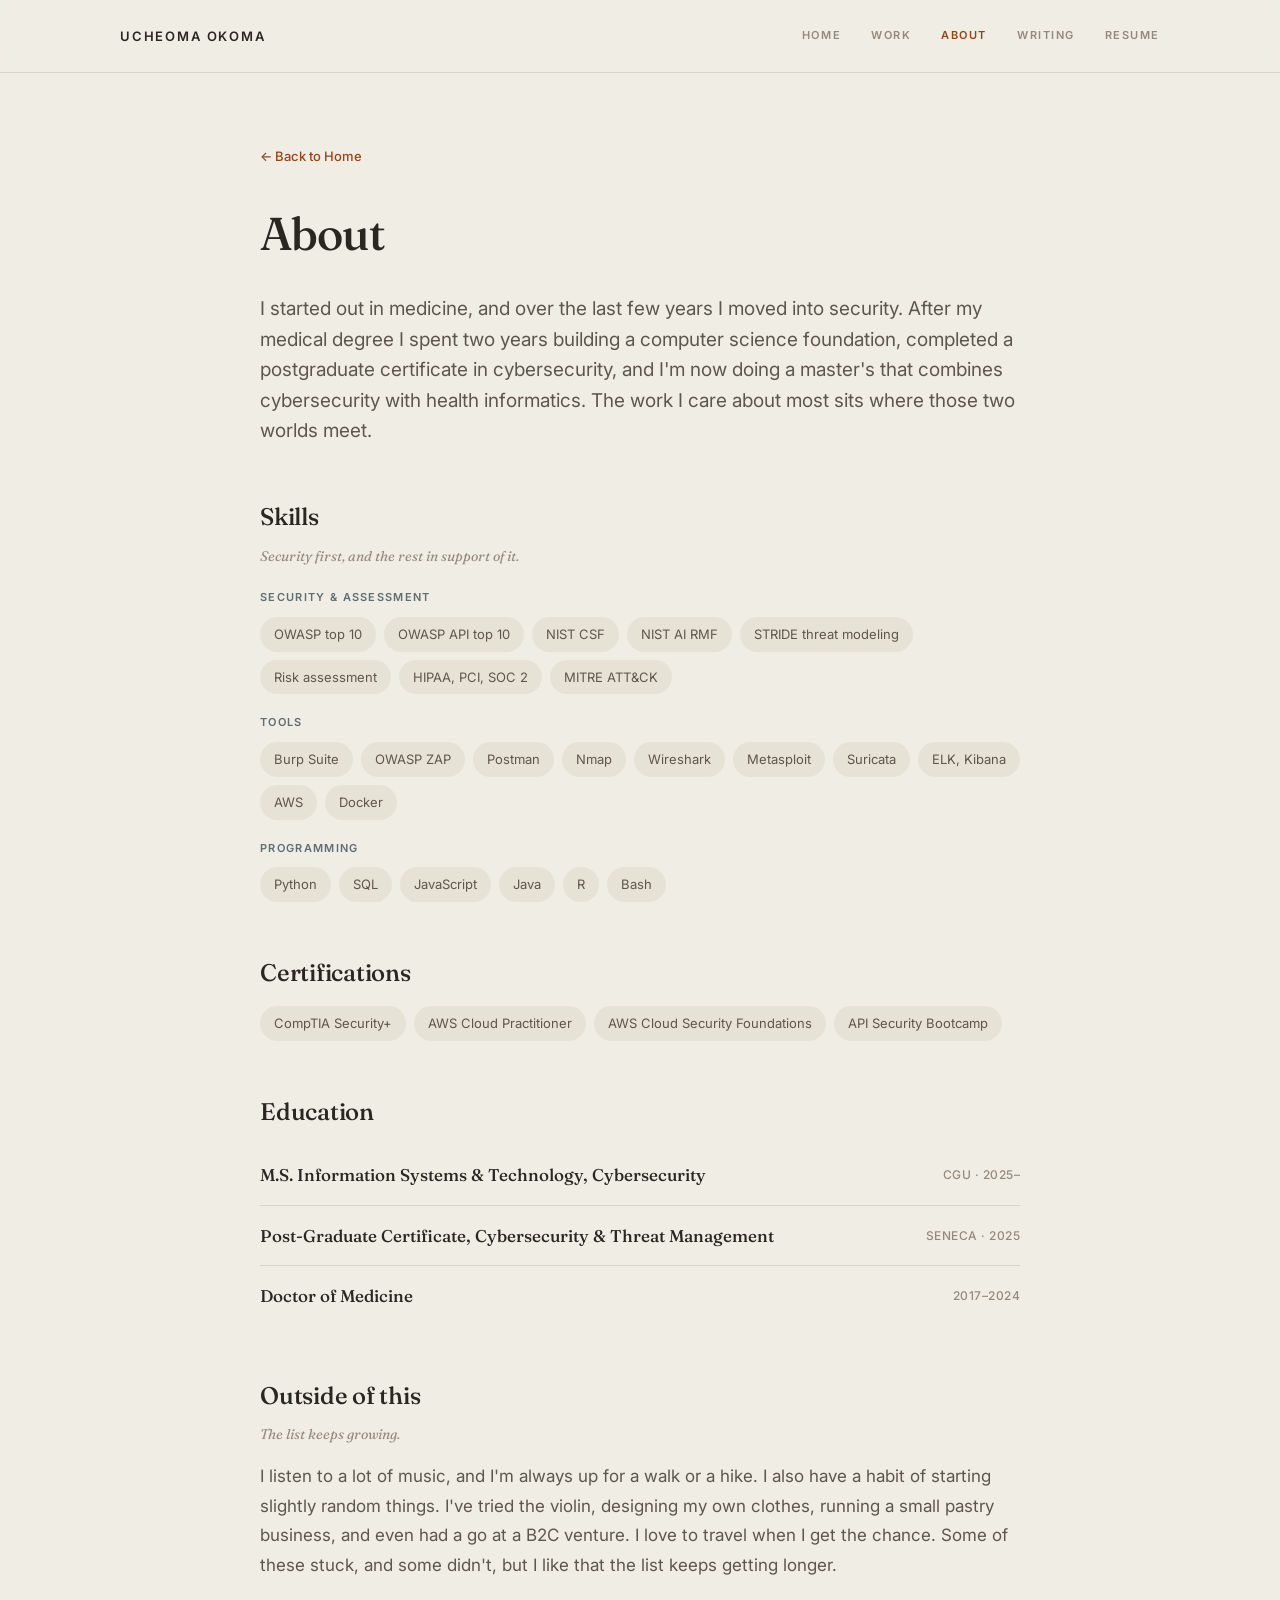
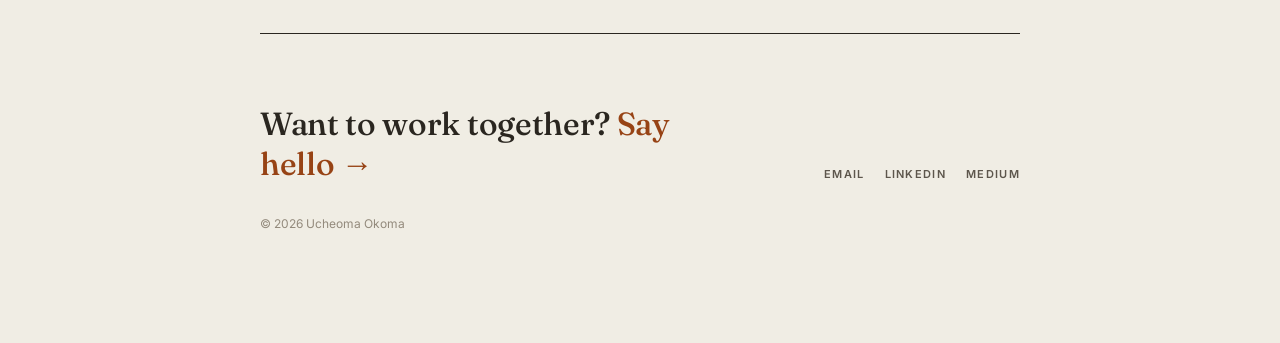
==== about.html @ 723a17d9 "Add files via upload" ====
<!DOCTYPE html>
<html lang="en">
<head>
<meta charset="UTF-8">
<meta name="viewport" content="width=device-width, initial-scale=1.0">
<title>About — Ucheoma Okoma</title>
<link rel="preconnect" href="https://fonts.googleapis.com">
<link rel="preconnect" href="https://fonts.gstatic.com" crossorigin>
<link href="https://fonts.googleapis.com/css2?family=Fraunces:ital,opsz,wght@0,9..144,400;0,9..144,500;0,9..144,600;1,9..144,400;1,9..144,500&family=Inter:wght@400;500;600&display=swap" rel="stylesheet">
<style>
:root{
  --perola:#F0EDE4; --perola-deep:#E7E2D6; --bege:#E3D6C5;
  --azul:#788990; --azul-deep:#5e6e75; --terra:#974315; --terra-deep:#7d370f;
  --verde:#8D957E; --verde-deep:#6f7763;
  --ink:#2a2620; --ink-soft:#5d564c; --ink-faint:#938a7c;
  --line:rgba(42,38,32,.12); --line-2:rgba(42,38,32,.20);
  --serif:'Fraunces',Georgia,serif; --sans:'Inter',-apple-system,sans-serif; --maxw:1120px;
}
*{box-sizing:border-box;margin:0;padding:0}
html{scroll-behavior:smooth}
body{font-family:var(--sans);background:var(--perola);color:var(--ink);line-height:1.6;-webkit-font-smoothing:antialiased;font-size:16px}
.wrap{max-width:var(--maxw);margin:0 auto;padding:0 40px}
a{color:inherit;text-decoration:none}
::selection{background:var(--terra);color:var(--perola)}
.accent-link{color:var(--terra);font-size:13px;font-weight:500;display:inline-flex;align-items:center;gap:5px;transition:gap .2s}
.accent-link:hover{gap:9px}
nav{position:sticky;top:0;z-index:50;background:rgba(240,237,228,.85);backdrop-filter:blur(12px);border-bottom:.5px solid var(--line)}
nav .wrap{display:flex;justify-content:space-between;align-items:center;height:72px}
.brand{font-weight:600;font-size:13px;letter-spacing:.14em;text-transform:uppercase}
.navlinks{display:flex;gap:30px}
.navlinks a{font-size:11px;letter-spacing:.14em;text-transform:uppercase;color:var(--ink-faint);font-weight:600;transition:color .2s}
.navlinks a:hover,.navlinks a.active{color:var(--terra)}
.btn{font-family:var(--sans);font-size:12px;letter-spacing:.08em;text-transform:uppercase;font-weight:600;padding:13px 22px;border-radius:2px;border:1px solid var(--line-2);background:transparent;cursor:pointer;transition:all .2s;color:var(--ink);display:inline-block}
.btn:hover{border-color:var(--ink);transform:translateY(-1px)}
.btn.primary{background:var(--terra);color:var(--perola);border-color:var(--terra)}
.btn.primary:hover{background:var(--terra-deep)}
.sec-head{display:flex;justify-content:space-between;align-items:flex-end;margin-bottom:42px;padding-bottom:18px;border-bottom:1px solid var(--ink)}
.sec-head h2{font-family:var(--serif);font-size:30px;font-weight:500;letter-spacing:-.01em}
.sec-head .num{font-size:11px;letter-spacing:.16em;color:var(--ink-faint);font-weight:600}
footer{padding:70px 0 80px;border-top:1px solid var(--ink);margin-top:40px}
.foot-grid{display:flex;justify-content:space-between;align-items:flex-end;flex-wrap:wrap;gap:24px}
.foot-grid .fbig{font-family:var(--serif);font-size:32px;font-weight:500;letter-spacing:-.01em;max-width:430px;line-height:1.25}
.foot-grid .fbig a{color:var(--terra)}
.social{display:flex;gap:20px;flex-wrap:wrap}
.social a{font-size:11px;letter-spacing:.12em;text-transform:uppercase;color:var(--ink-soft);font-weight:600;transition:color .2s}
.social a:hover{color:var(--terra)}
.copy{font-size:12px;color:var(--ink-faint);margin-top:30px}
.placeholder{border:1.5px dashed var(--line-2);border-radius:6px;background:var(--perola-deep);padding:28px 20px;text-align:center;margin:16px 0;color:var(--ink-faint)}
.placeholder .pl-tag{font-size:11px;letter-spacing:.12em;text-transform:uppercase;font-weight:600;color:var(--terra);margin-bottom:6px}
.placeholder .pl-desc{font-size:13px;color:var(--ink-soft)}
@media(max-width:560px){.wrap{padding:0 24px}}
@media(prefers-reduced-motion:reduce){*{animation:none!important;transition:none!important}}

</style>
<style>
  .ab{padding:70px 0 30px;max-width:760px}
  .ab h1{font-family:var(--serif);font-size:46px;letter-spacing:-.02em;font-weight:500;margin-bottom:24px}
  .ab .lede{font-size:19px;color:var(--ink-soft);margin-bottom:14px;line-height:1.6}
  .ab-block{margin:52px 0}
  .ab-block h2{font-family:var(--serif);font-size:24px;font-weight:500;margin-bottom:8px;letter-spacing:-.01em}
  .ab-block .bnote{font-size:14px;color:var(--ink-faint);margin-bottom:22px;font-style:italic;font-family:var(--serif)}
  .chips{display:flex;flex-wrap:wrap;gap:8px}
  .chip{font-size:13px;background:var(--perola-deep);color:var(--ink-soft);padding:7px 14px;border-radius:20px}
  .skillgroup{margin-bottom:20px}
  .skillgroup .sg-label{font-size:11px;letter-spacing:.12em;text-transform:uppercase;color:var(--azul-deep);font-weight:600;margin-bottom:10px}
  .edu-row{display:flex;justify-content:space-between;gap:16px;padding:16px 0;border-bottom:.5px solid var(--line)}
  .edu-row:last-child{border-bottom:none}
  .edu-row .et{font-family:var(--serif);font-size:17px;font-weight:500}
  .edu-row .er{color:var(--ink-faint);font-size:12px;white-space:nowrap;letter-spacing:.04em;text-transform:uppercase;font-weight:500;align-self:center}
  .fun p{font-size:17px;color:var(--ink-soft);line-height:1.75}
  @media(max-width:560px){.ab h1{font-size:34px}}
</style>
</head>
<body>
<nav><div class="wrap">
  <a class="brand" href="index.html">Ucheoma Okoma</a>
  <div class="navlinks">
    <a href="index.html">Home</a>
    <a href="work.html">Work</a>
    <a href="about.html" class="active">About</a>
    <a href="index.html#writing">Writing</a>
    <a href="Ucheoma_Okoma_Resume.pdf" target="_blank">Resume</a>
  </div>
</div></nav>

<div class="wrap ab">
  <a class="back accent-link" href="index.html" style="display:inline-flex;margin-bottom:30px">← Back to Home</a>
  <h1>About</h1>
  <p class="lede">I started out in medicine, and over the last few years I moved into security. After my medical degree I spent two years building a computer science foundation, completed a postgraduate certificate in cybersecurity, and I'm now doing a master's that combines cybersecurity with health informatics. The work I care about most sits where those two worlds meet.</p>
  <!-- <a class="accent-link" href="https://medium.com/@ucheomaokoma_/when-the-white-coat-no-longer-fit-why-i-stepped-away-from-medicine-after-6-years-cb2220a98107" target="_blank">Read why I left medicine →</a> -->

  <div class="ab-block"><h2>Skills</h2><div class="bnote">Security first, and the rest in support of it.</div>
    <div class="skillgroup"><div class="sg-label">Security &amp; assessment</div><div class="chips"><span class="chip">OWASP top 10</span><span class="chip">OWASP API top 10</span><span class="chip">NIST CSF</span><span class="chip">NIST AI RMF</span><span class="chip">STRIDE threat modeling</span><span class="chip">Risk assessment</span><span class="chip">HIPAA, PCI, SOC 2</span><span class="chip">MITRE ATT&amp;CK</span></div></div>
    <div class="skillgroup"><div class="sg-label">Tools</div><div class="chips"><span class="chip">Burp Suite</span><span class="chip">OWASP ZAP</span><span class="chip">Postman</span><span class="chip">Nmap</span><span class="chip">Wireshark</span><span class="chip">Metasploit</span><span class="chip">Suricata</span><span class="chip">ELK, Kibana</span><span class="chip">AWS</span><span class="chip">Docker</span></div></div>
    <div class="skillgroup"><div class="sg-label">Programming</div><div class="chips"><span class="chip">Python</span><span class="chip">SQL</span><span class="chip">JavaScript</span><span class="chip">Java</span><span class="chip">R</span><span class="chip">Bash</span></div></div>
  </div>

  <div class="ab-block"><h2>Certifications</h2><div class="chips" style="margin-top:14px"><span class="chip">CompTIA Security+</span><span class="chip">AWS Cloud Practitioner</span><span class="chip">AWS Cloud Security Foundations</span><span class="chip">API Security Bootcamp</span></div></div>

  <div class="ab-block"><h2>Education</h2><div style="margin-top:14px">
    <div class="edu-row"><span class="et">M.S. Information Systems &amp; Technology, Cybersecurity</span><span class="er">CGU · 2025–</span></div>
    <div class="edu-row"><span class="et">Post-Graduate Certificate, Cybersecurity &amp; Threat Management</span><span class="er">Seneca · 2025</span></div>
    <div class="edu-row"><span class="et">Doctor of Medicine</span><span class="er">2017–2024</span></div>
  </div></div>

  <div class="ab-block fun"><h2>Outside of this</h2><div class="bnote" style="margin-bottom:16px">The list keeps growing.</div>
    <p>I listen to a lot of music, and I'm always up for a walk or a hike. I also have a habit of starting slightly random things. I've tried the violin, designing my own clothes, running a small pastry business, and even had a go at a B2C venture. I love to travel when I get the chance. Some of these stuck, and some didn't, but I like that the list keeps getting longer.</p>
  </div>

  <footer style="margin-top:0"><div class="foot-grid">
    <div class="fbig">Want to work together? <a href="mailto:okomaucheoma404@gmail.com">Say hello →</a></div>
    <div class="social"><a href="mailto:okomaucheoma404@gmail.com">Email</a><a href="https://www.linkedin.com/in/ucheoma-okoma/" target="_blank">LinkedIn</a><a href="https://medium.com/@ucheomaokoma_" target="_blank">Medium</a></div>
  </div><div class="copy">© 2026 Ucheoma Okoma</div></footer>
</div>
</body>
</html>
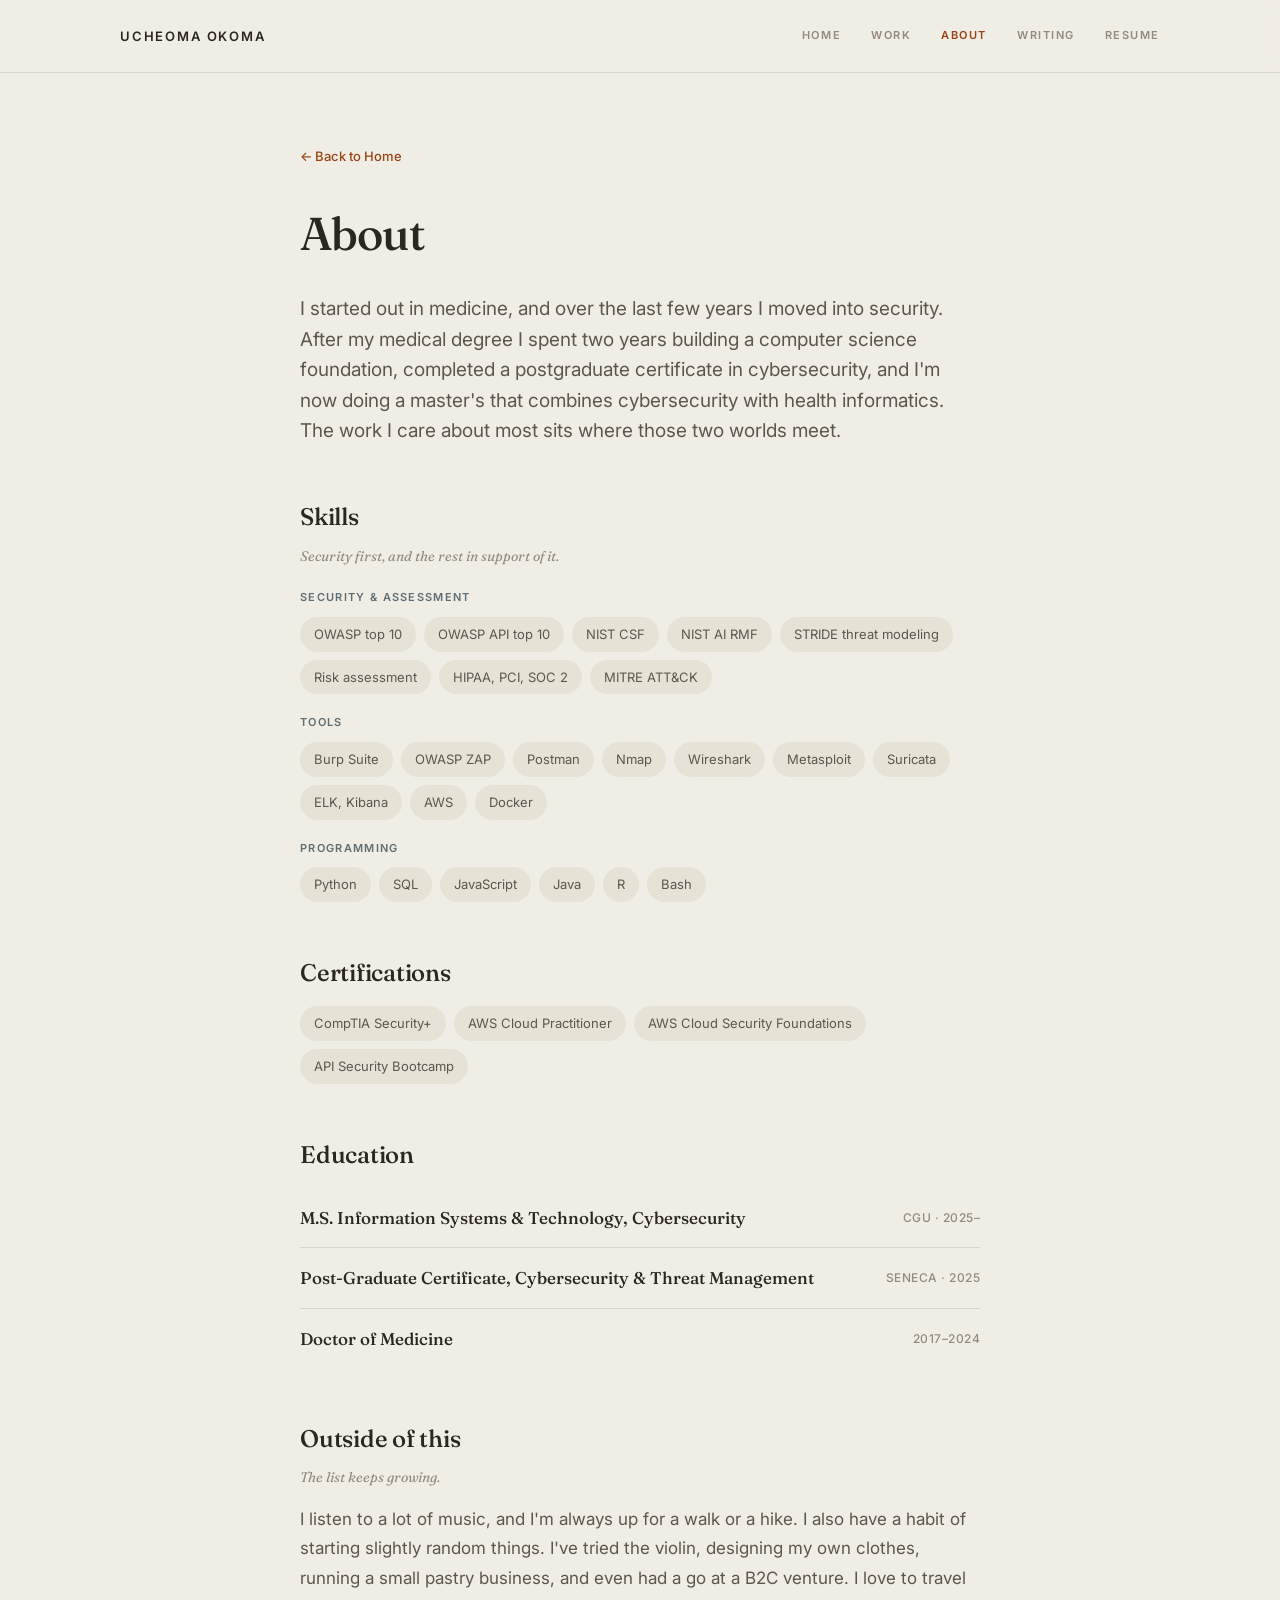
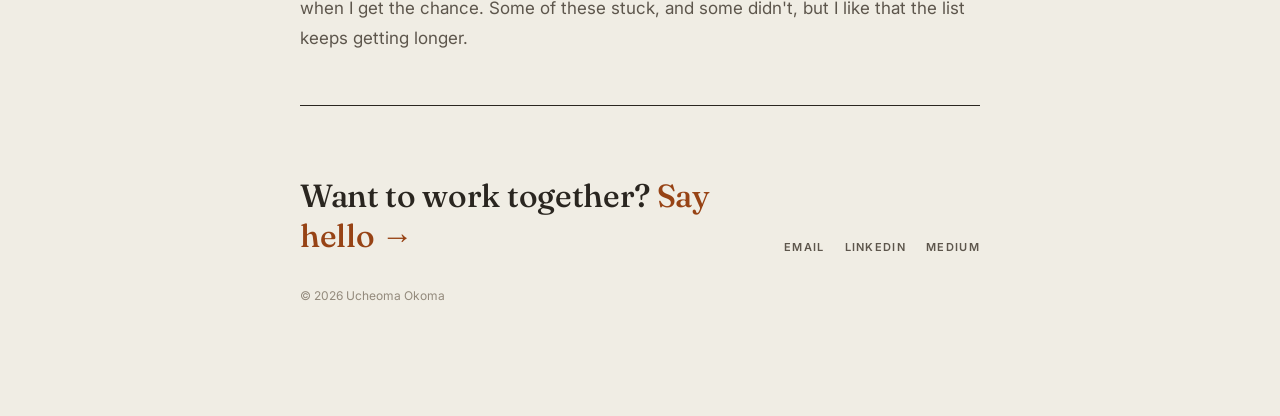
==== commit 906703f4: "Update about.html Made more responsive for smaller screens" ====
--- a/about.html
+++ b/about.html
@@ -4,6 +4,7 @@
 <meta charset="UTF-8">
 <meta name="viewport" content="width=device-width, initial-scale=1.0">
 <title>About — Ucheoma Okoma</title>
+<link rel="icon" href="Ucheoma.ico" />
 <link rel="preconnect" href="https://fonts.googleapis.com">
 <link rel="preconnect" href="https://fonts.gstatic.com" crossorigin>
 <link href="https://fonts.googleapis.com/css2?family=Fraunces:ital,opsz,wght@0,9..144,400;0,9..144,500;0,9..144,600;1,9..144,400;1,9..144,500&family=Inter:wght@400;500;600&display=swap" rel="stylesheet">
@@ -53,7 +54,7 @@
 
 </style>
 <style>
-  .ab{padding:70px 0 30px;max-width:760px}
+  .ab{padding:70px 40px 30px;max-width:760px;margin:0 auto}
   .ab h1{font-family:var(--serif);font-size:46px;letter-spacing:-.02em;font-weight:500;margin-bottom:24px}
   .ab .lede{font-size:19px;color:var(--ink-soft);margin-bottom:14px;line-height:1.6}
   .ab-block{margin:52px 0}
@@ -69,11 +70,59 @@
   .edu-row .er{color:var(--ink-faint);font-size:12px;white-space:nowrap;letter-spacing:.04em;text-transform:uppercase;font-weight:500;align-self:center}
   .fun p{font-size:17px;color:var(--ink-soft);line-height:1.75}
   @media(max-width:560px){.ab h1{font-size:34px}}
+  .navtoggle{display:none;background:none;border:none;cursor:pointer;padding:8px;margin:-8px;z-index:60}
+  .navtoggle span{display:block;width:22px;height:2px;background:var(--ink);margin:4px 0;transition:all .3s}
+  .navtoggle.open span:nth-child(1){transform:translateY(6px) rotate(45deg)}
+  .navtoggle.open span:nth-child(2){opacity:0}
+  .navtoggle.open span:nth-child(3){transform:translateY(-6px) rotate(-45deg)}
+  @media(max-width:720px){.navtoggle{display:block}.navlinks{position:fixed;top:0;right:0;height:100vh;width:min(74vw,300px);background:var(--perola);flex-direction:column;justify-content:flex-start;gap:0;padding:90px 32px 32px;box-shadow:-12px 0 40px rgba(42,38,32,.16);transform:translateX(100%);transition:transform .3s ease;z-index:70}.navlinks.open{transform:translateX(0)}.navlinks a{font-size:14px;letter-spacing:.06em;padding:16px 0;border-bottom:.5px solid var(--line);width:100%}nav .wrap{position:relative}body.nav-open{overflow:hidden}.navscrim{display:none;position:fixed;inset:0;background:rgba(42,38,32,.35);z-index:40}.navscrim.open{display:block}}
+  @media(max-width:720px){.wrap{padding:0 22px}.hero{padding:70px 0 50px}.sec-head{flex-wrap:wrap;gap:6px}.cs,.ab{padding:48px 22px 20px}.csfoot{flex-wrap:wrap}.csfoot .btn{flex:1;text-align:center;min-width:140px}.foot-grid{flex-direction:column;align-items:flex-start}.panel{width:100vw;padding:70px 26px 40px}.tl-row{grid-template-columns:54px 1fr;gap:12px}}
+  @media(max-width:480px){.wrap{padding:0 18px}h1.lead{font-size:34px}.cs h1{font-size:28px}.ab h1{font-size:32px}.p-body{padding:26px 22px}.cw-grid,.grid3{grid-template-columns:1fr}.foot-grid .fbig{font-size:24px}.tags{gap:6px}.cs,.ab{padding:40px 18px 20px}}
+
+
+  /* ===== mobile nav (hamburger) ===== */
+  .navtoggle{display:none;background:none;border:none;cursor:pointer;padding:8px;margin:-8px;z-index:60}
+  .navtoggle span{display:block;width:22px;height:2px;background:var(--ink);margin:4px 0;transition:all .3s}
+  .navtoggle.open span:nth-child(1){transform:translateY(6px) rotate(45deg)}
+  .navtoggle.open span:nth-child(2){opacity:0}
+  .navtoggle.open span:nth-child(3){transform:translateY(-6px) rotate(-45deg)}
+  @media(max-width:720px){
+    .navtoggle{display:block}
+    .navlinks{position:fixed;top:0;right:0;height:100vh;width:min(74vw,300px);background:var(--perola);flex-direction:column;justify-content:flex-start;gap:0;padding:90px 32px 32px;box-shadow:-12px 0 40px rgba(42,38,32,.16);transform:translateX(100%);transition:transform .3s ease;z-index:70}
+    .navlinks.open{transform:translateX(0)}
+    .navlinks a{font-size:14px;letter-spacing:.06em;padding:16px 0;border-bottom:.5px solid var(--line);width:100%}
+    nav .wrap{position:relative}
+    body.nav-open{overflow:hidden}
+    .navscrim{display:none;position:fixed;inset:0;background:rgba(42,38,32,.35);z-index:40}
+    .navscrim.open{display:block}
+  }
+  @media(max-width:720px){
+    .wrap{padding:0 22px}
+    .hero{padding:70px 0 50px}
+    .sec-head{flex-wrap:wrap;gap:6px}
+    .cs,.ab{padding:48px 22px 20px}
+    .csfoot{flex-wrap:wrap}
+    .csfoot .btn{flex:1;text-align:center;min-width:140px}
+    .foot-grid{flex-direction:column;align-items:flex-start}
+    .panel{width:100vw;padding:70px 26px 40px}
+    .tl-row{grid-template-columns:54px 1fr;gap:12px}
+  }
+  @media(max-width:480px){
+    .wrap{padding:0 18px}
+    h1.lead{font-size:34px}
+    .cs h1{font-size:28px}
+    .ab h1{font-size:32px}
+    .p-body{padding:26px 22px}
+    .cw-grid,.grid3{grid-template-columns:1fr}
+    .foot-grid .fbig{font-size:24px}
+    .tags{gap:6px}.cs,.ab{padding:40px 18px 20px}
+  }
 </style>
 </head>
 <body>
 <nav><div class="wrap">
   <a class="brand" href="index.html">Ucheoma Okoma</a>
+  <button class="navtoggle" aria-label="Menu"><span></span><span></span><span></span></button>
   <div class="navlinks">
     <a href="index.html">Home</a>
     <a href="work.html">Work</a>
@@ -82,6 +131,7 @@
     <a href="Ucheoma_Okoma_Resume.pdf" target="_blank">Resume</a>
   </div>
 </div></nav>
+<div class="navscrim"></div>
 
 <div class="wrap ab">
   <a class="back accent-link" href="index.html" style="display:inline-flex;margin-bottom:30px">← Back to Home</a>
@@ -112,5 +162,18 @@
     <div class="social"><a href="mailto:okomaucheoma404@gmail.com">Email</a><a href="https://www.linkedin.com/in/ucheoma-okoma/" target="_blank">LinkedIn</a><a href="https://medium.com/@ucheomaokoma_" target="_blank">Medium</a></div>
   </div><div class="copy">© 2026 Ucheoma Okoma</div></footer>
 </div>
+<script>
+(function(){
+  var t=document.querySelector('.navtoggle'),
+      l=document.querySelector('.navlinks'),
+      s=document.querySelector('.navscrim');
+  if(!t||!l){return;}
+  function openMenu(){l.classList.add('open');t.classList.add('open');if(s){s.classList.add('open');}document.body.classList.add('nav-open');}
+  function closeMenu(){l.classList.remove('open');t.classList.remove('open');if(s){s.classList.remove('open');}document.body.classList.remove('nav-open');}
+  t.addEventListener('click',function(e){e.stopPropagation();if(l.classList.contains('open')){closeMenu();}else{openMenu();}});
+  if(s){s.addEventListener('click',closeMenu);}
+  document.addEventListener('keydown',function(e){if(e.key==='Escape'){closeMenu();}});
+})();
+</script>
 </body>
 </html>
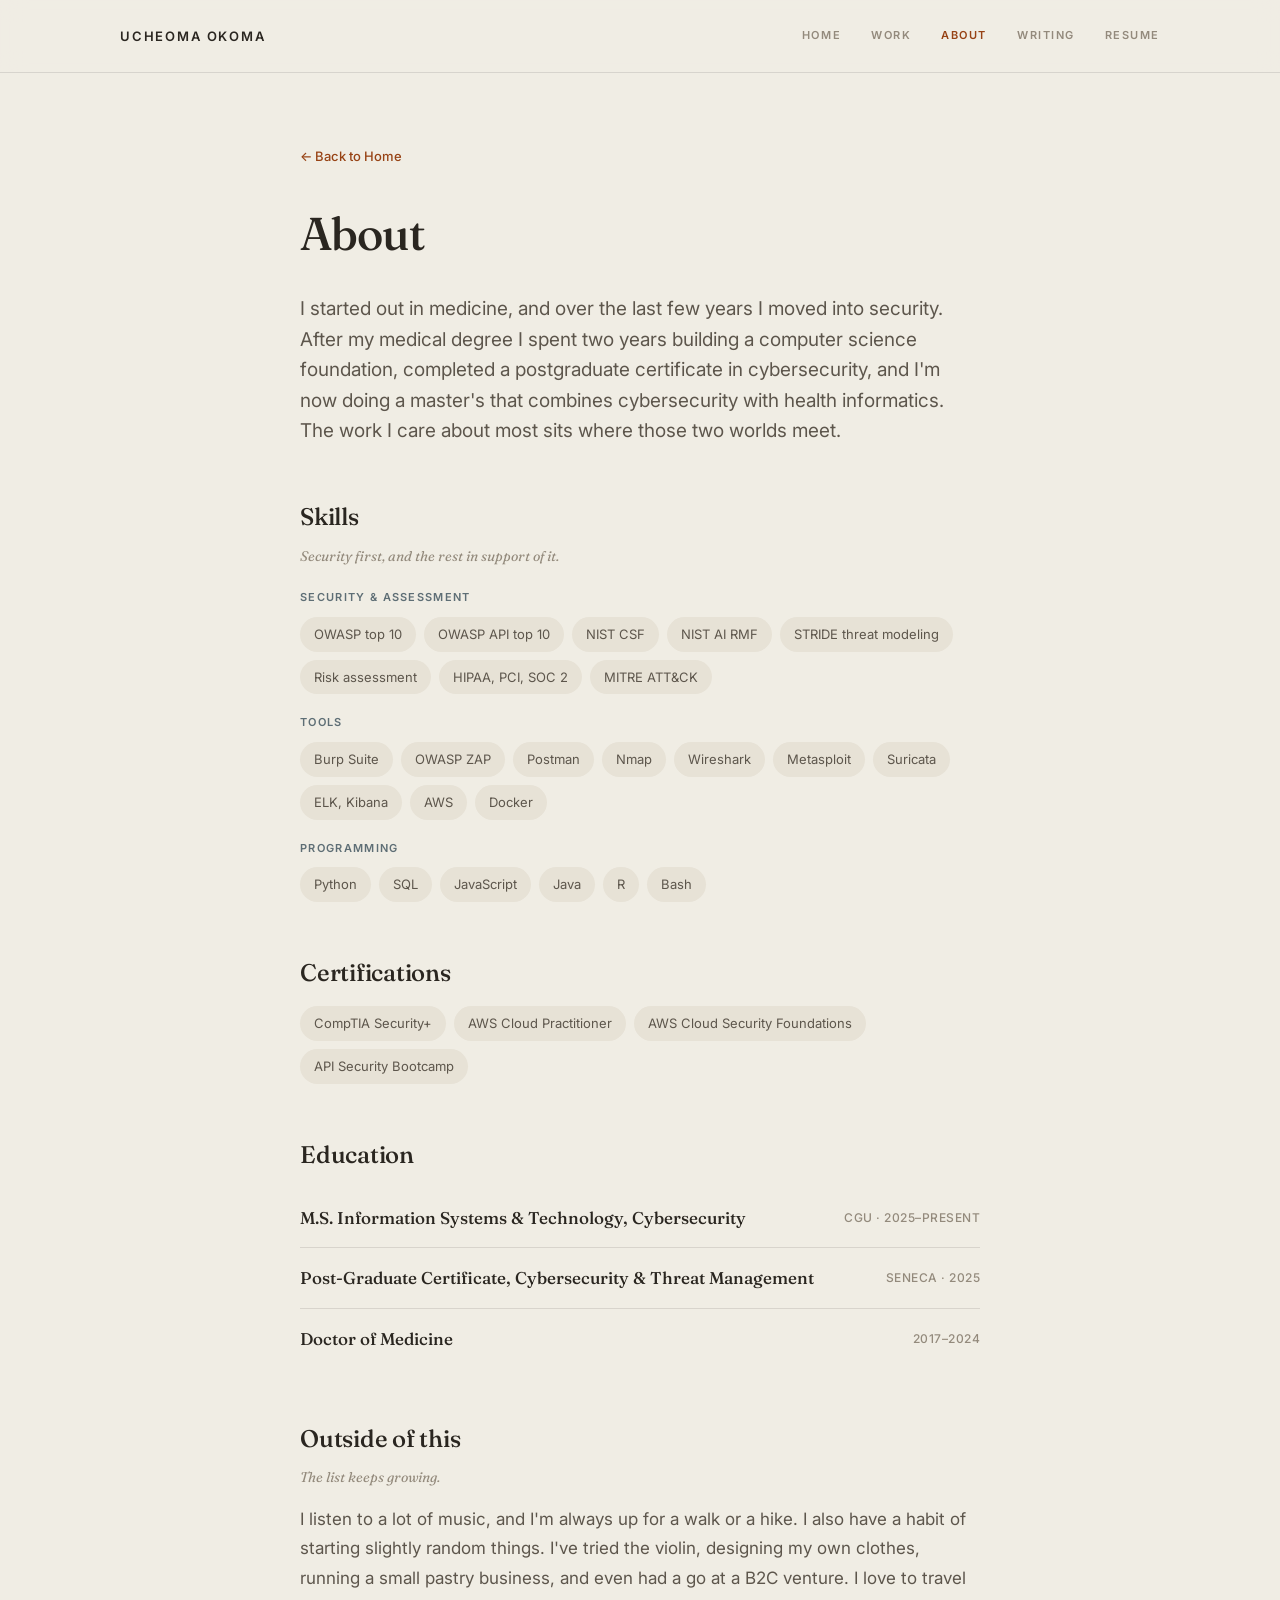
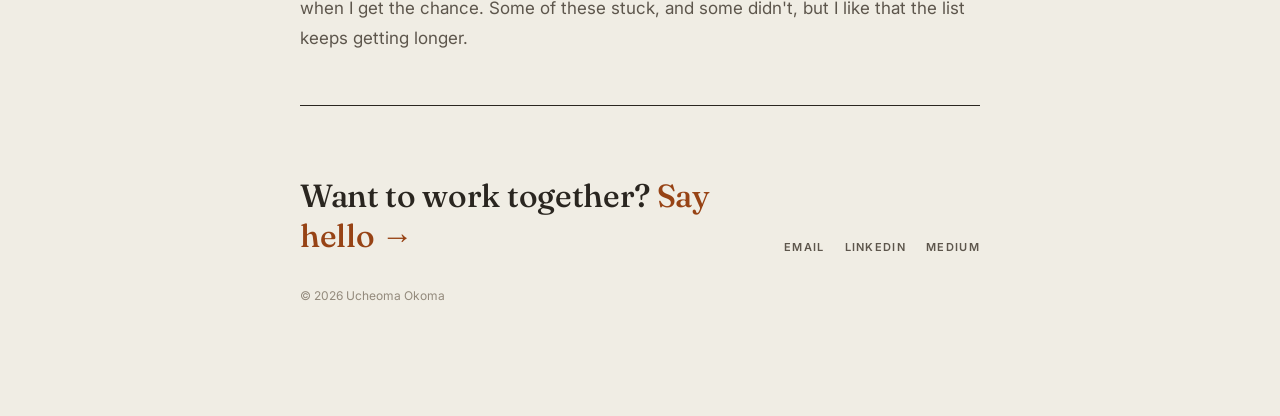
==== commit 8eb28e12: "Add files via upload" ====
--- a/about.html
+++ b/about.html
@@ -148,7 +148,7 @@
   <div class="ab-block"><h2>Certifications</h2><div class="chips" style="margin-top:14px"><span class="chip">CompTIA Security+</span><span class="chip">AWS Cloud Practitioner</span><span class="chip">AWS Cloud Security Foundations</span><span class="chip">API Security Bootcamp</span></div></div>
 
   <div class="ab-block"><h2>Education</h2><div style="margin-top:14px">
-    <div class="edu-row"><span class="et">M.S. Information Systems &amp; Technology, Cybersecurity</span><span class="er">CGU · 2025–</span></div>
+    <div class="edu-row"><span class="et">M.S. Information Systems &amp; Technology, Cybersecurity</span><span class="er">CGU · 2025–Present</span></div>
     <div class="edu-row"><span class="et">Post-Graduate Certificate, Cybersecurity &amp; Threat Management</span><span class="er">Seneca · 2025</span></div>
     <div class="edu-row"><span class="et">Doctor of Medicine</span><span class="er">2017–2024</span></div>
   </div></div>
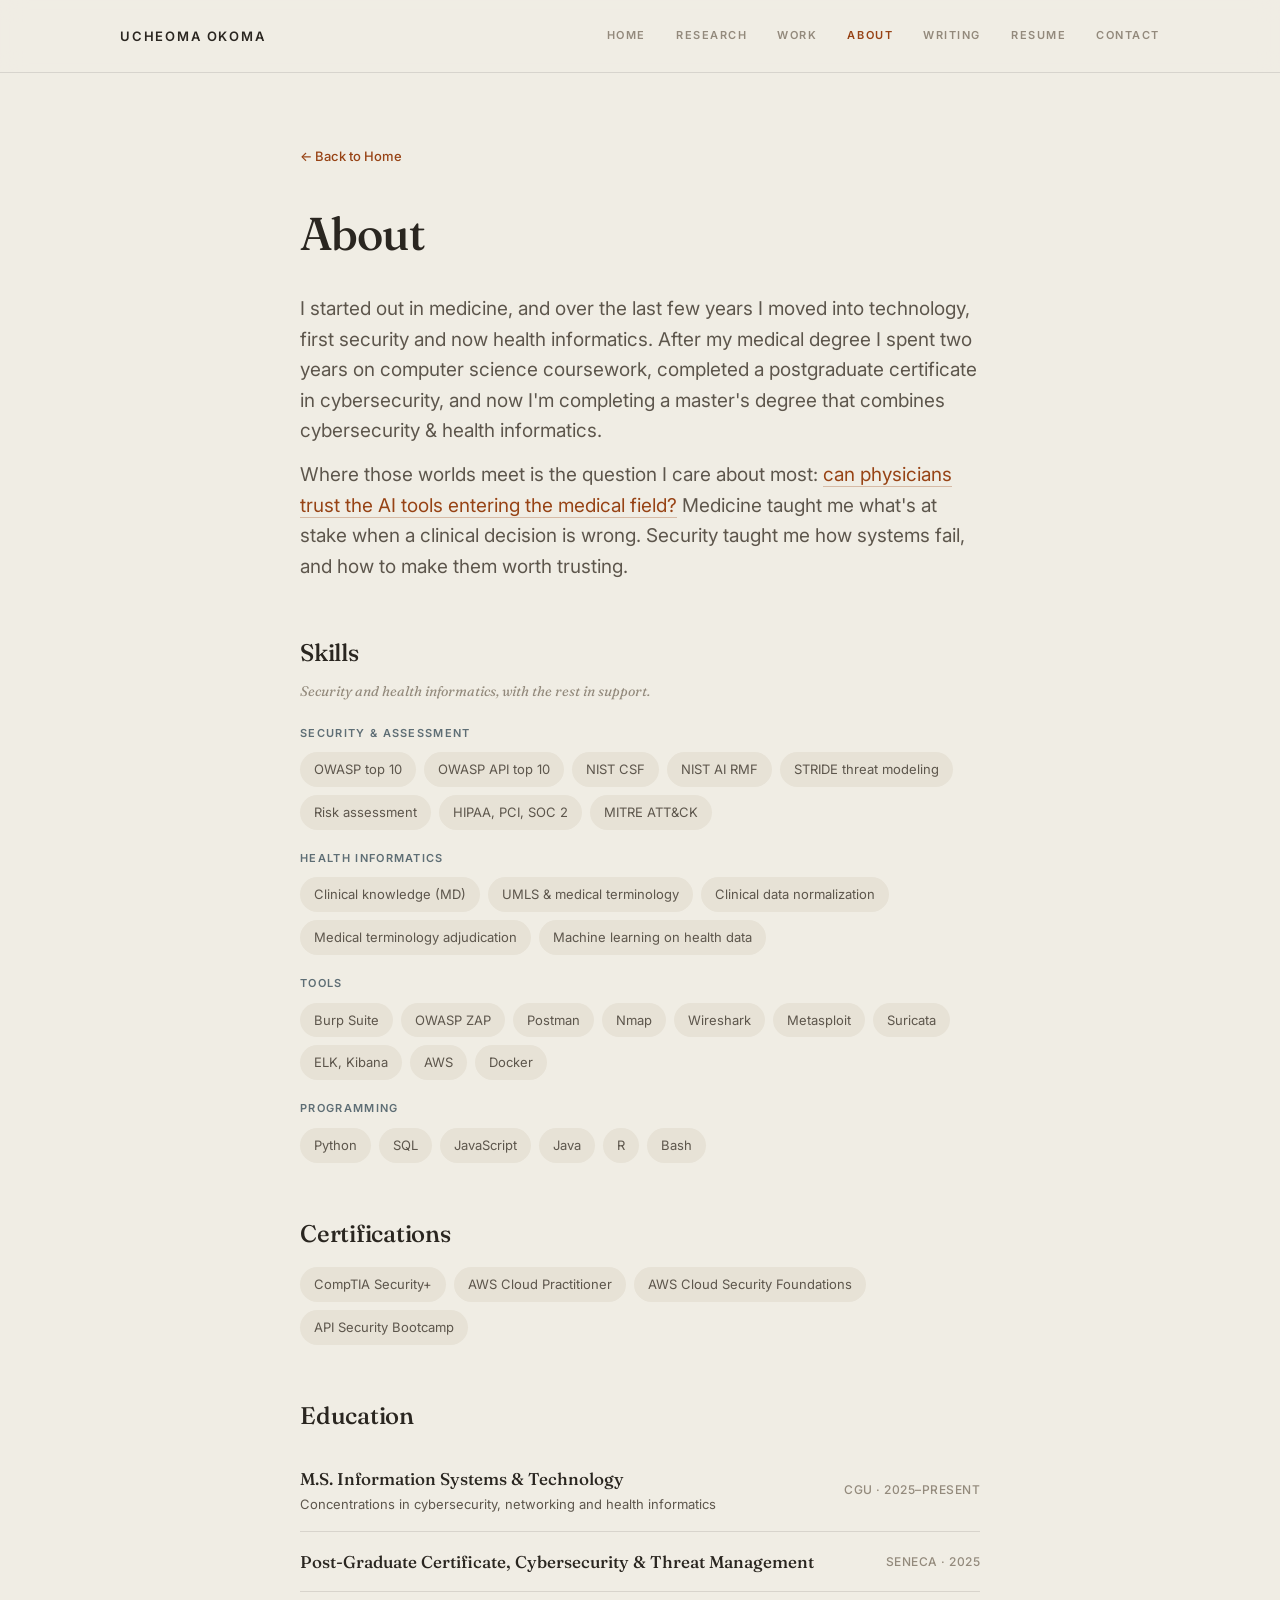
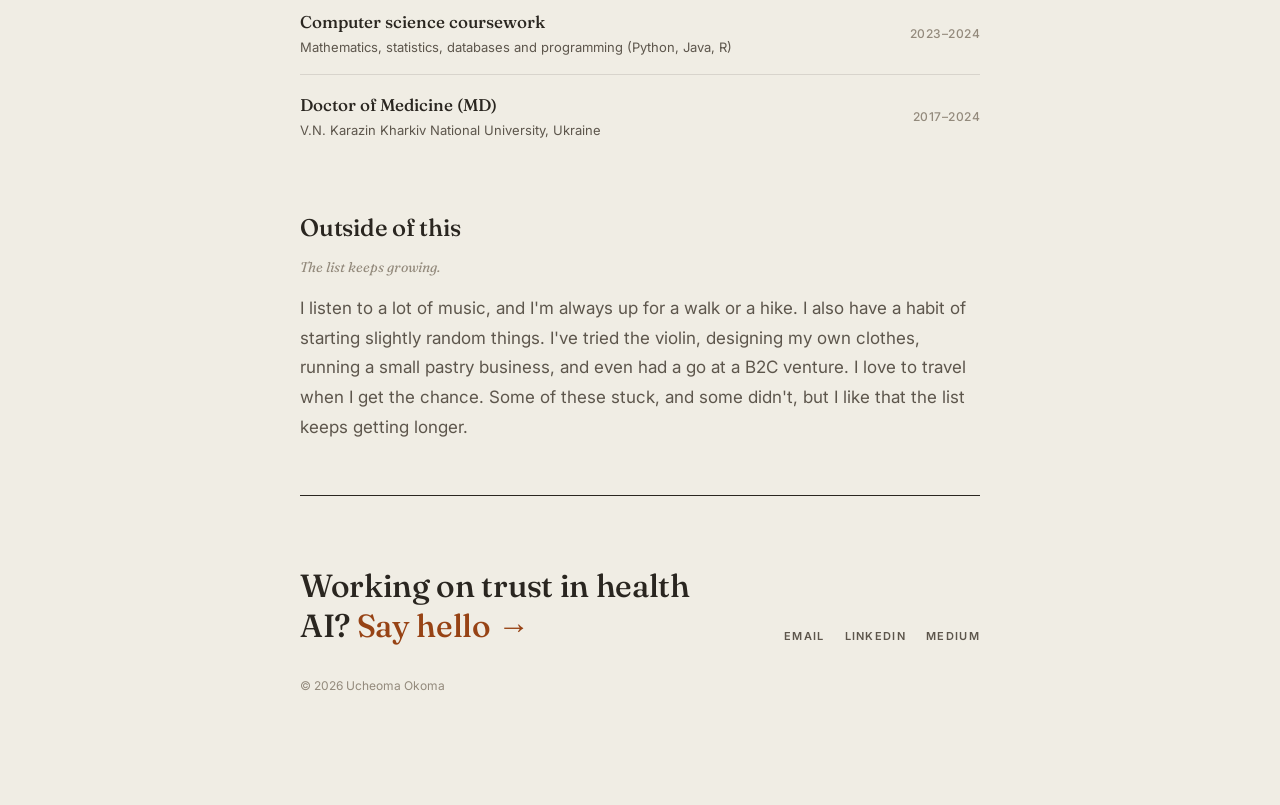
==== commit 636a1dbc: "Update about.html New changes as of October 2026 (before sf tech week)" ====
--- a/about.html
+++ b/about.html
@@ -35,9 +35,6 @@
 .btn:hover{border-color:var(--ink);transform:translateY(-1px)}
 .btn.primary{background:var(--terra);color:var(--perola);border-color:var(--terra)}
 .btn.primary:hover{background:var(--terra-deep)}
-.sec-head{display:flex;justify-content:space-between;align-items:flex-end;margin-bottom:42px;padding-bottom:18px;border-bottom:1px solid var(--ink)}
-.sec-head h2{font-family:var(--serif);font-size:30px;font-weight:500;letter-spacing:-.01em}
-.sec-head .num{font-size:11px;letter-spacing:.16em;color:var(--ink-faint);font-weight:600}
 footer{padding:70px 0 80px;border-top:1px solid var(--ink);margin-top:40px}
 .foot-grid{display:flex;justify-content:space-between;align-items:flex-end;flex-wrap:wrap;gap:24px}
 .foot-grid .fbig{font-family:var(--serif);font-size:32px;font-weight:500;letter-spacing:-.01em;max-width:430px;line-height:1.25}
@@ -46,9 +43,6 @@
 .social a{font-size:11px;letter-spacing:.12em;text-transform:uppercase;color:var(--ink-soft);font-weight:600;transition:color .2s}
 .social a:hover{color:var(--terra)}
 .copy{font-size:12px;color:var(--ink-faint);margin-top:30px}
-.placeholder{border:1.5px dashed var(--line-2);border-radius:6px;background:var(--perola-deep);padding:28px 20px;text-align:center;margin:16px 0;color:var(--ink-faint)}
-.placeholder .pl-tag{font-size:11px;letter-spacing:.12em;text-transform:uppercase;font-weight:600;color:var(--terra);margin-bottom:6px}
-.placeholder .pl-desc{font-size:13px;color:var(--ink-soft)}
 @media(max-width:560px){.wrap{padding:0 24px}}
 @media(prefers-reduced-motion:reduce){*{animation:none!important;transition:none!important}}
 
@@ -57,6 +51,7 @@
   .ab{padding:70px 40px 30px;max-width:760px;margin:0 auto}
   .ab h1{font-family:var(--serif);font-size:46px;letter-spacing:-.02em;font-weight:500;margin-bottom:24px}
   .ab .lede{font-size:19px;color:var(--ink-soft);margin-bottom:14px;line-height:1.6}
+  .ab .lede a{color:var(--terra);border-bottom:1px solid rgba(151,67,21,.3)}
   .ab-block{margin:52px 0}
   .ab-block h2{font-family:var(--serif);font-size:24px;font-weight:500;margin-bottom:8px;letter-spacing:-.01em}
   .ab-block .bnote{font-size:14px;color:var(--ink-faint);margin-bottom:22px;font-style:italic;font-family:var(--serif)}
@@ -67,18 +62,10 @@
   .edu-row{display:flex;justify-content:space-between;gap:16px;padding:16px 0;border-bottom:.5px solid var(--line)}
   .edu-row:last-child{border-bottom:none}
   .edu-row .et{font-family:var(--serif);font-size:17px;font-weight:500}
+  .edu-row .et .sub{display:block;font-family:var(--sans);font-size:13px;color:var(--ink-soft);font-weight:400;margin-top:2px}
   .edu-row .er{color:var(--ink-faint);font-size:12px;white-space:nowrap;letter-spacing:.04em;text-transform:uppercase;font-weight:500;align-self:center}
   .fun p{font-size:17px;color:var(--ink-soft);line-height:1.75}
-  @media(max-width:560px){.ab h1{font-size:34px}}
-  .navtoggle{display:none;background:none;border:none;cursor:pointer;padding:8px;margin:-8px;z-index:60}
-  .navtoggle span{display:block;width:22px;height:2px;background:var(--ink);margin:4px 0;transition:all .3s}
-  .navtoggle.open span:nth-child(1){transform:translateY(6px) rotate(45deg)}
-  .navtoggle.open span:nth-child(2){opacity:0}
-  .navtoggle.open span:nth-child(3){transform:translateY(-6px) rotate(-45deg)}
-  @media(max-width:720px){.navtoggle{display:block}.navlinks{position:fixed;top:0;right:0;height:100vh;width:min(74vw,300px);background:var(--perola);flex-direction:column;justify-content:flex-start;gap:0;padding:90px 32px 32px;box-shadow:-12px 0 40px rgba(42,38,32,.16);transform:translateX(100%);transition:transform .3s ease;z-index:70}.navlinks.open{transform:translateX(0)}.navlinks a{font-size:14px;letter-spacing:.06em;padding:16px 0;border-bottom:.5px solid var(--line);width:100%}nav .wrap{position:relative}body.nav-open{overflow:hidden}.navscrim{display:none;position:fixed;inset:0;background:rgba(42,38,32,.35);z-index:40}.navscrim.open{display:block}}
-  @media(max-width:720px){.wrap{padding:0 22px}.hero{padding:70px 0 50px}.sec-head{flex-wrap:wrap;gap:6px}.cs,.ab{padding:48px 22px 20px}.csfoot{flex-wrap:wrap}.csfoot .btn{flex:1;text-align:center;min-width:140px}.foot-grid{flex-direction:column;align-items:flex-start}.panel{width:100vw;padding:70px 26px 40px}.tl-row{grid-template-columns:54px 1fr;gap:12px}}
-  @media(max-width:480px){.wrap{padding:0 18px}h1.lead{font-size:34px}.cs h1{font-size:28px}.ab h1{font-size:32px}.p-body{padding:26px 22px}.cw-grid,.grid3{grid-template-columns:1fr}.foot-grid .fbig{font-size:24px}.tags{gap:6px}.cs,.ab{padding:40px 18px 20px}}
-
+  @media(max-width:560px){.ab h1{font-size:34px}.edu-row{flex-direction:column;gap:4px}.edu-row .er{align-self:flex-start}}
 
   /* ===== mobile nav (hamburger) ===== */
   .navtoggle{display:none;background:none;border:none;cursor:pointer;padding:8px;margin:-8px;z-index:60}
@@ -95,27 +82,15 @@
     body.nav-open{overflow:hidden}
     .navscrim{display:none;position:fixed;inset:0;background:rgba(42,38,32,.35);z-index:40}
     .navscrim.open{display:block}
-  }
-  @media(max-width:720px){
     .wrap{padding:0 22px}
-    .hero{padding:70px 0 50px}
-    .sec-head{flex-wrap:wrap;gap:6px}
-    .cs,.ab{padding:48px 22px 20px}
-    .csfoot{flex-wrap:wrap}
-    .csfoot .btn{flex:1;text-align:center;min-width:140px}
+    .ab{padding:48px 22px 20px}
     .foot-grid{flex-direction:column;align-items:flex-start}
-    .panel{width:100vw;padding:70px 26px 40px}
-    .tl-row{grid-template-columns:54px 1fr;gap:12px}
   }
   @media(max-width:480px){
     .wrap{padding:0 18px}
-    h1.lead{font-size:34px}
-    .cs h1{font-size:28px}
     .ab h1{font-size:32px}
-    .p-body{padding:26px 22px}
-    .cw-grid,.grid3{grid-template-columns:1fr}
     .foot-grid .fbig{font-size:24px}
-    .tags{gap:6px}.cs,.ab{padding:40px 18px 20px}
+    .ab{padding:40px 18px 20px}
   }
 </style>
 </head>
@@ -125,10 +100,12 @@
   <button class="navtoggle" aria-label="Menu"><span></span><span></span><span></span></button>
   <div class="navlinks">
     <a href="index.html">Home</a>
+    <a href="research.html">Research</a>
     <a href="work.html">Work</a>
     <a href="about.html" class="active">About</a>
     <a href="index.html#writing">Writing</a>
     <a href="Ucheoma_Okoma_Resume.pdf" target="_blank">Resume</a>
+    <a href="#contact">Contact</a>
   </div>
 </div></nav>
 <div class="navscrim"></div>
@@ -136,11 +113,13 @@
 <div class="wrap ab">
   <a class="back accent-link" href="index.html" style="display:inline-flex;margin-bottom:30px">← Back to Home</a>
   <h1>About</h1>
-  <p class="lede">I started out in medicine, and over the last few years I moved into security. After my medical degree I spent two years building a computer science foundation, completed a postgraduate certificate in cybersecurity, and I'm now doing a master's that combines cybersecurity with health informatics. The work I care about most sits where those two worlds meet.</p>
+  <p class="lede">I started out in medicine, and over the last few years I moved into technology, first security and now health informatics. After my medical degree I spent two years on computer science coursework, completed a postgraduate certificate in cybersecurity, and now I'm completing a master's degree that combines cybersecurity & health informatics.</p>
+  <p class="lede">Where those worlds meet is the question I care about most: <a href="research.html">can physicians trust the AI tools entering the medical field?</a> Medicine taught me what's at stake when a clinical decision is wrong. Security taught me how systems fail, and how to make them worth trusting.</p>
   <!-- <a class="accent-link" href="https://medium.com/@ucheomaokoma_/when-the-white-coat-no-longer-fit-why-i-stepped-away-from-medicine-after-6-years-cb2220a98107" target="_blank">Read why I left medicine →</a> -->
 
-  <div class="ab-block"><h2>Skills</h2><div class="bnote">Security first, and the rest in support of it.</div>
+  <div class="ab-block"><h2>Skills</h2><div class="bnote">Security and health informatics, with the rest in support.</div>
     <div class="skillgroup"><div class="sg-label">Security &amp; assessment</div><div class="chips"><span class="chip">OWASP top 10</span><span class="chip">OWASP API top 10</span><span class="chip">NIST CSF</span><span class="chip">NIST AI RMF</span><span class="chip">STRIDE threat modeling</span><span class="chip">Risk assessment</span><span class="chip">HIPAA, PCI, SOC 2</span><span class="chip">MITRE ATT&amp;CK</span></div></div>
+    <div class="skillgroup"><div class="sg-label">Health informatics</div><div class="chips"><span class="chip">Clinical knowledge (MD)</span><span class="chip">UMLS &amp; medical terminology</span><span class="chip">Clinical data normalization</span><span class="chip">Medical terminology adjudication</span><span class="chip">Machine learning on health data</span></div></div>
     <div class="skillgroup"><div class="sg-label">Tools</div><div class="chips"><span class="chip">Burp Suite</span><span class="chip">OWASP ZAP</span><span class="chip">Postman</span><span class="chip">Nmap</span><span class="chip">Wireshark</span><span class="chip">Metasploit</span><span class="chip">Suricata</span><span class="chip">ELK, Kibana</span><span class="chip">AWS</span><span class="chip">Docker</span></div></div>
     <div class="skillgroup"><div class="sg-label">Programming</div><div class="chips"><span class="chip">Python</span><span class="chip">SQL</span><span class="chip">JavaScript</span><span class="chip">Java</span><span class="chip">R</span><span class="chip">Bash</span></div></div>
   </div>
@@ -148,17 +127,18 @@
   <div class="ab-block"><h2>Certifications</h2><div class="chips" style="margin-top:14px"><span class="chip">CompTIA Security+</span><span class="chip">AWS Cloud Practitioner</span><span class="chip">AWS Cloud Security Foundations</span><span class="chip">API Security Bootcamp</span></div></div>
 
   <div class="ab-block"><h2>Education</h2><div style="margin-top:14px">
-    <div class="edu-row"><span class="et">M.S. Information Systems &amp; Technology, Cybersecurity</span><span class="er">CGU · 2025–Present</span></div>
+    <div class="edu-row"><span class="et">M.S. Information Systems &amp; Technology<span class="sub">Concentrations in cybersecurity, networking and health informatics</span></span><span class="er">CGU · 2025–Present</span></div>
     <div class="edu-row"><span class="et">Post-Graduate Certificate, Cybersecurity &amp; Threat Management</span><span class="er">Seneca · 2025</span></div>
-    <div class="edu-row"><span class="et">Doctor of Medicine</span><span class="er">2017–2024</span></div>
+    <div class="edu-row"><span class="et">Computer science coursework<span class="sub">Mathematics, statistics, databases and programming (Python, Java, R)</span></span><span class="er">2023–2024</span></div>
+    <div class="edu-row"><span class="et">Doctor of Medicine (MD)<span class="sub">V.N. Karazin Kharkiv National University, Ukraine</span></span><span class="er">2017–2024</span></div>
   </div></div>
 
   <div class="ab-block fun"><h2>Outside of this</h2><div class="bnote" style="margin-bottom:16px">The list keeps growing.</div>
     <p>I listen to a lot of music, and I'm always up for a walk or a hike. I also have a habit of starting slightly random things. I've tried the violin, designing my own clothes, running a small pastry business, and even had a go at a B2C venture. I love to travel when I get the chance. Some of these stuck, and some didn't, but I like that the list keeps getting longer.</p>
   </div>
 
-  <footer style="margin-top:0"><div class="foot-grid">
-    <div class="fbig">Want to work together? <a href="mailto:okomaucheoma404@gmail.com">Say hello →</a></div>
+  <footer id="contact" style="margin-top:0"><div class="foot-grid">
+    <div class="fbig">Working on trust in health AI? <a href="mailto:okomaucheoma404@gmail.com">Say hello →</a></div>
     <div class="social"><a href="mailto:okomaucheoma404@gmail.com">Email</a><a href="https://www.linkedin.com/in/ucheoma-okoma/" target="_blank">LinkedIn</a><a href="https://medium.com/@ucheomaokoma_" target="_blank">Medium</a></div>
   </div><div class="copy">© 2026 Ucheoma Okoma</div></footer>
 </div>
@@ -172,6 +152,7 @@
   function closeMenu(){l.classList.remove('open');t.classList.remove('open');if(s){s.classList.remove('open');}document.body.classList.remove('nav-open');}
   t.addEventListener('click',function(e){e.stopPropagation();if(l.classList.contains('open')){closeMenu();}else{openMenu();}});
   if(s){s.addEventListener('click',closeMenu);}
+  l.addEventListener('click',function(e){if(e.target.tagName==='A'){closeMenu();}});
   document.addEventListener('keydown',function(e){if(e.key==='Escape'){closeMenu();}});
 })();
 </script>
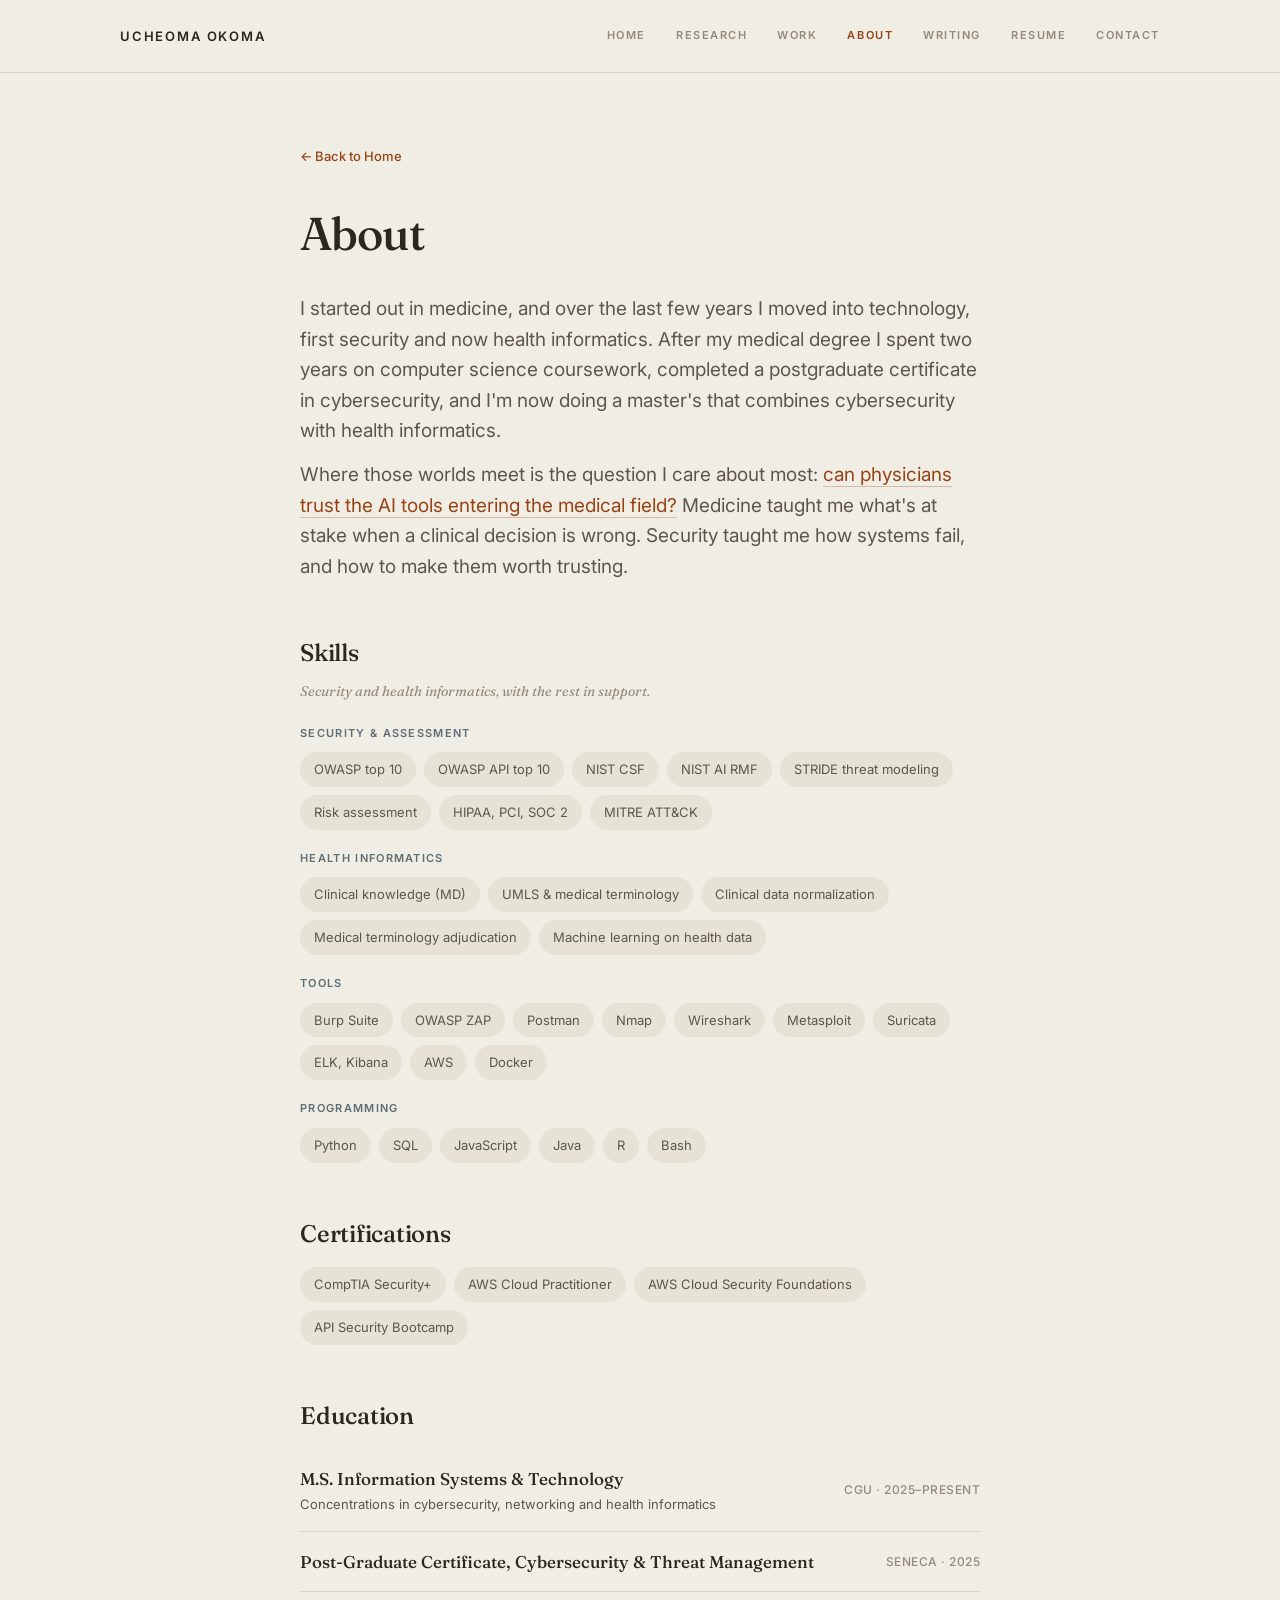
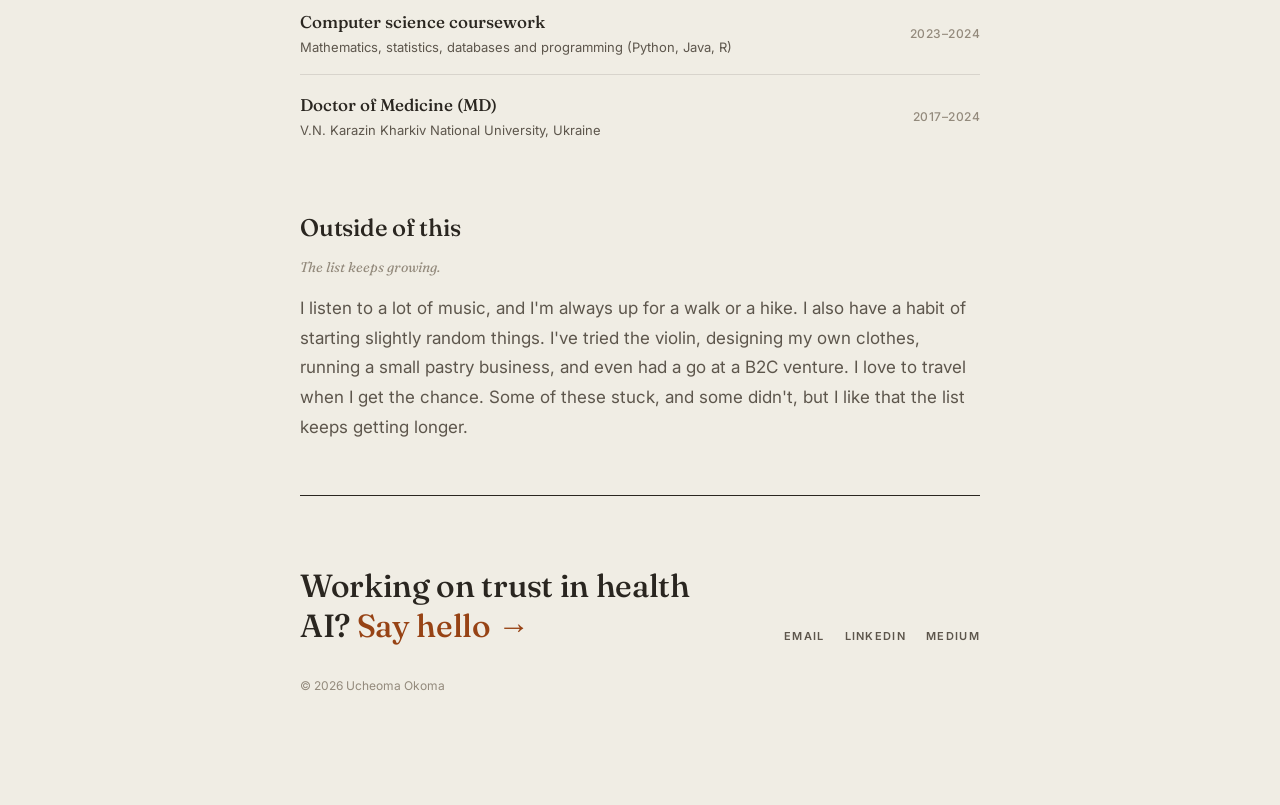
==== commit 57dcae03: "Update about.html changes as of october 2026 (before sf tech week)" ====
--- a/about.html
+++ b/about.html
@@ -113,7 +113,7 @@
 <div class="wrap ab">
   <a class="back accent-link" href="index.html" style="display:inline-flex;margin-bottom:30px">← Back to Home</a>
   <h1>About</h1>
-  <p class="lede">I started out in medicine, and over the last few years I moved into technology, first security and now health informatics. After my medical degree I spent two years on computer science coursework, completed a postgraduate certificate in cybersecurity, and now I'm completing a master's degree that combines cybersecurity & health informatics.</p>
+  <p class="lede">I started out in medicine, and over the last few years I moved into technology, first security and now health informatics. After my medical degree I spent two years on computer science coursework, completed a postgraduate certificate in cybersecurity, and I'm now doing a master's that combines cybersecurity with health informatics.</p>
   <p class="lede">Where those worlds meet is the question I care about most: <a href="research.html">can physicians trust the AI tools entering the medical field?</a> Medicine taught me what's at stake when a clinical decision is wrong. Security taught me how systems fail, and how to make them worth trusting.</p>
   <!-- <a class="accent-link" href="https://medium.com/@ucheomaokoma_/when-the-white-coat-no-longer-fit-why-i-stepped-away-from-medicine-after-6-years-cb2220a98107" target="_blank">Read why I left medicine →</a> -->
 
